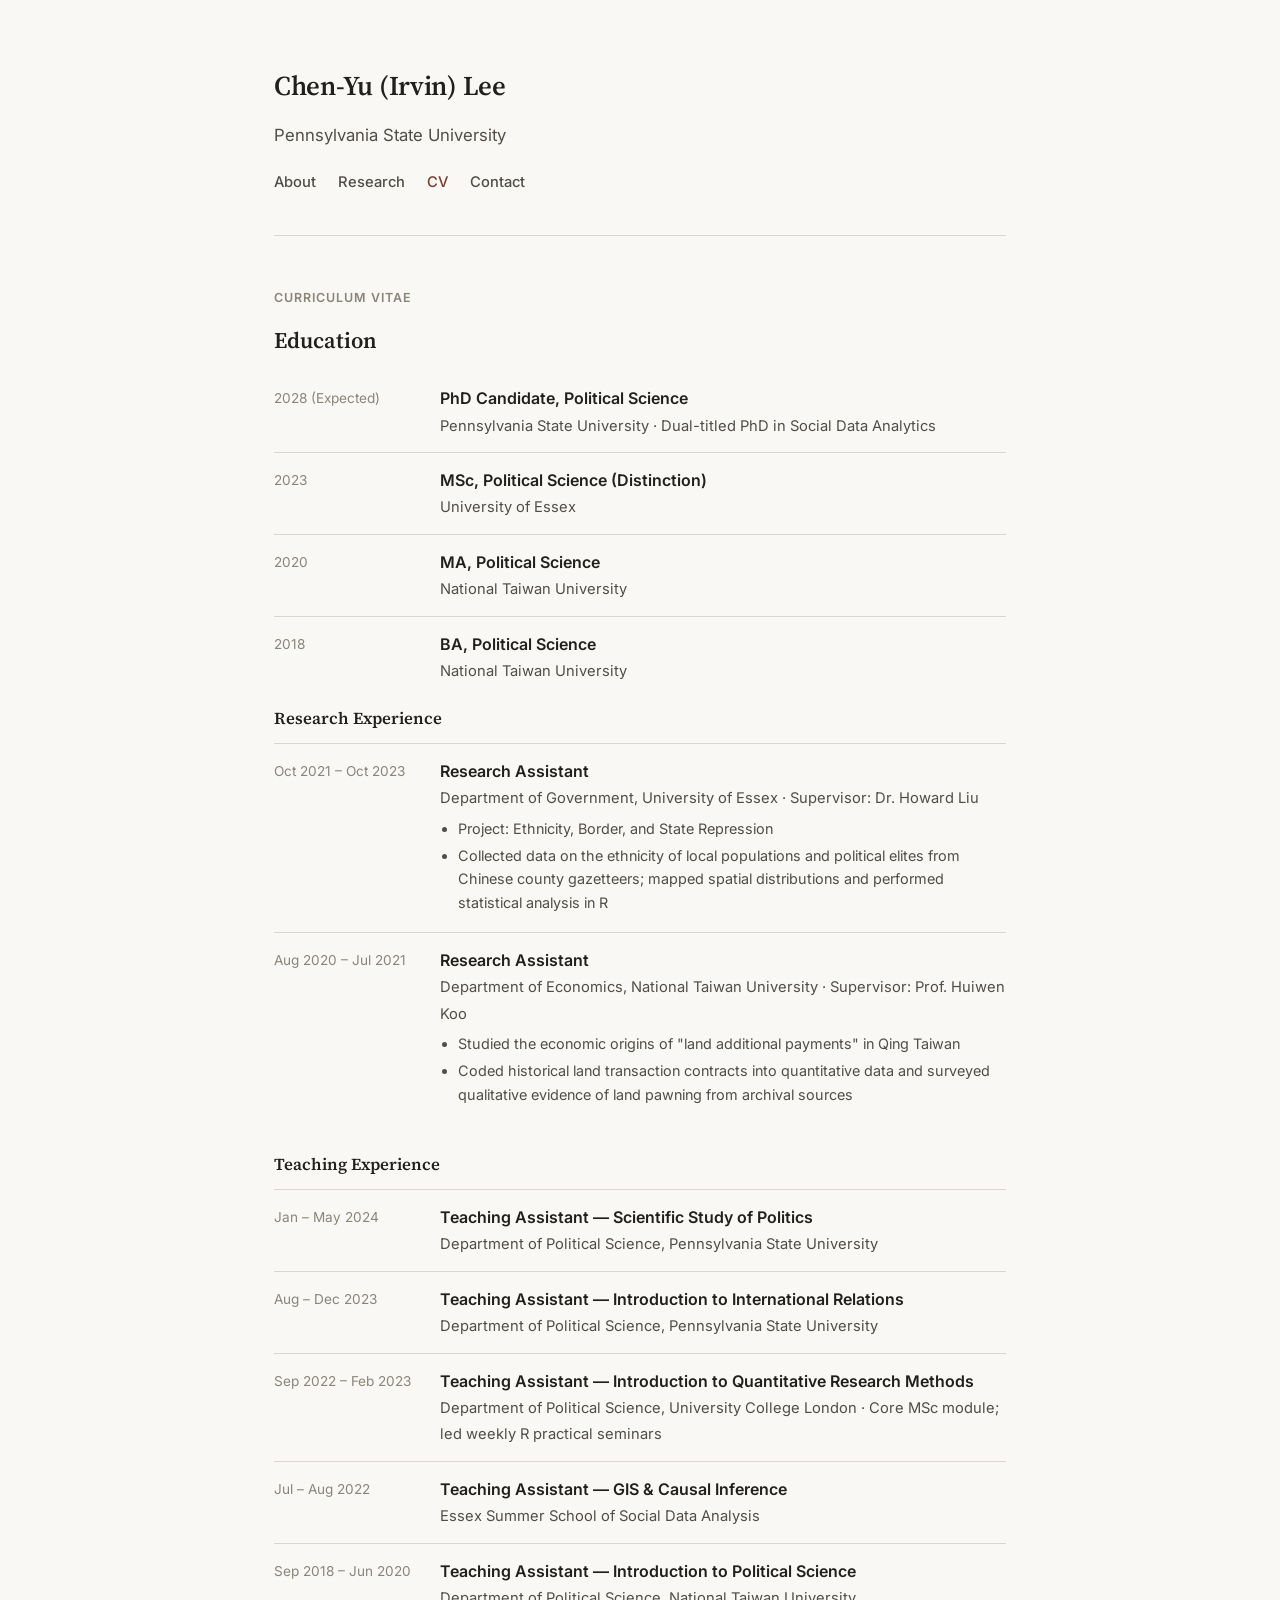
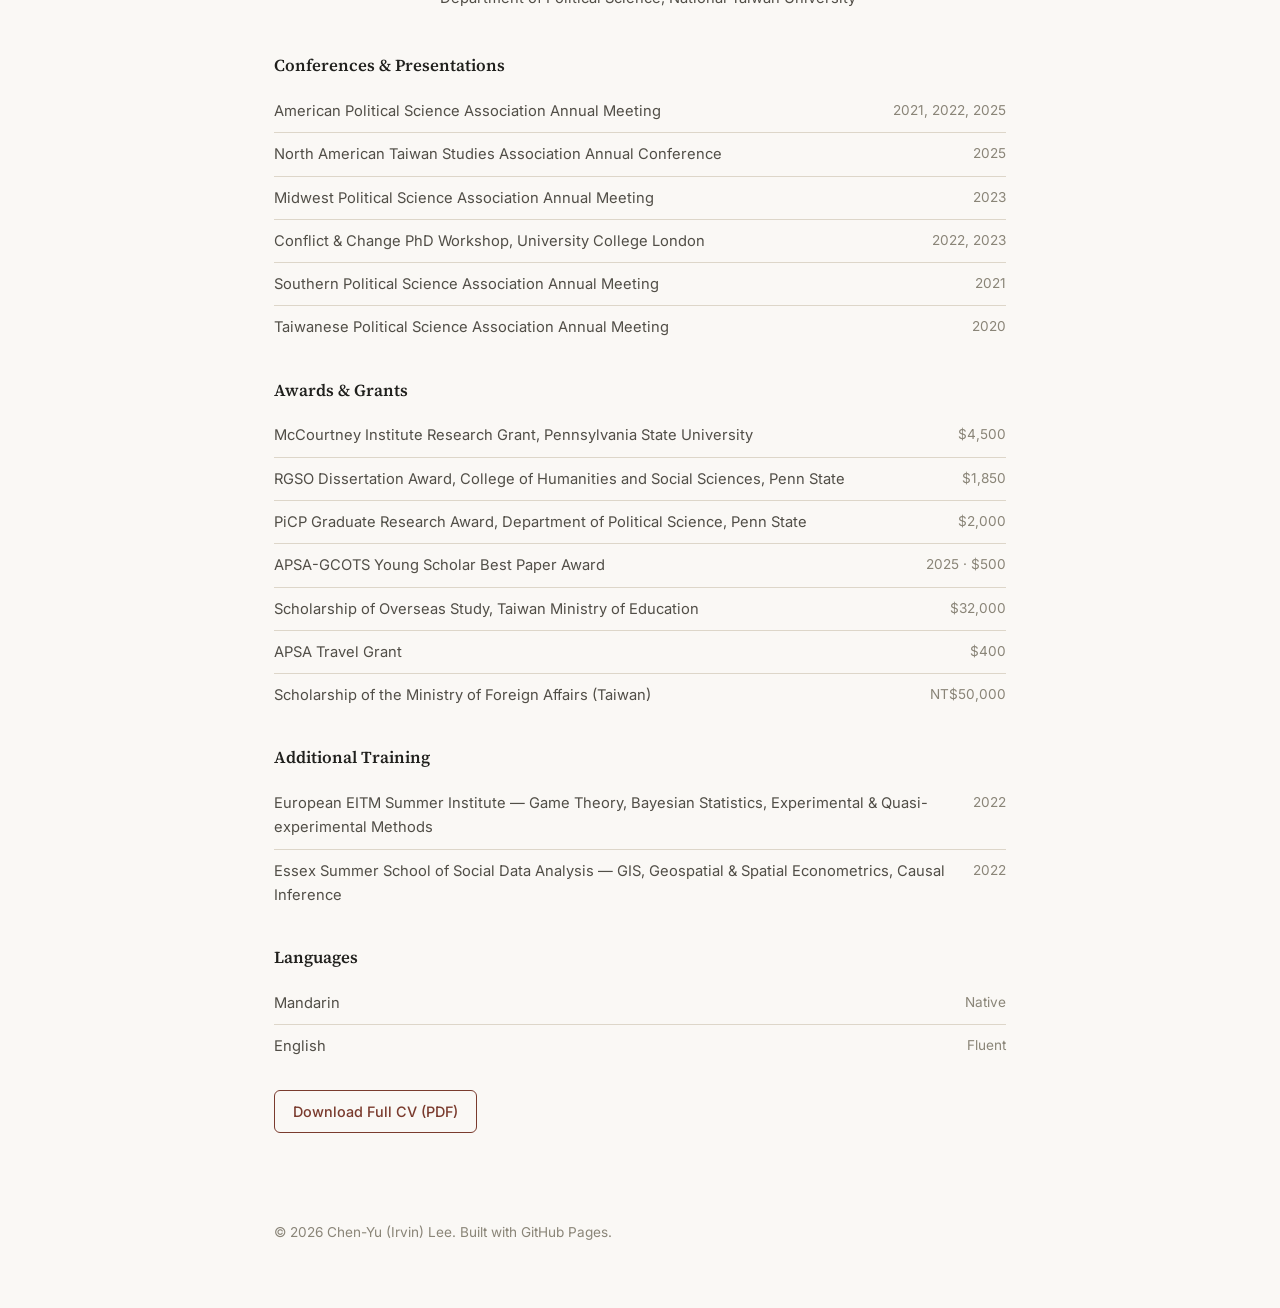
==== cv.html @ b7118388 "Add files via upload" ====
<!DOCTYPE html>
<html lang="en">
<head>
<meta charset="UTF-8">
<meta name="viewport" content="width=device-width, initial-scale=1.0">
<title>CV — Chen-Yu (Irvin) Lee</title>
<meta name="description" content="Curriculum vitae of Chen-Yu (Irvin) Lee — PhD Candidate in Political Science, Pennsylvania State University.">
<link rel="preconnect" href="https://fonts.googleapis.com">
<link rel="preconnect" href="https://fonts.gstatic.com" crossorigin>
<link href="https://fonts.googleapis.com/css2?family=Source+Serif+4:opsz,wght@8..60,400;8..60,500;8..60,600;8..60,700&family=Inter:wght@400;500;600&display=swap" rel="stylesheet">
<link rel="stylesheet" href="style.css">
</head>
<body>

<div class="wrap">
  <header class="hero compact">
    <h1>Chen-Yu (Irvin) Lee</h1>
    <p class="affil">Pennsylvania State University</p>
    <nav class="tabs">
      <a href="index.html">About</a>
      <a href="research.html">Research</a>
      <a href="cv.html" class="active">CV</a>
      <a href="index.html#contact">Contact</a>
    </nav>
  </header>

  <main>
  <section id="cv">
    <p class="eyebrow">Curriculum Vitae</p>
    <h2>Education</h2>
    <div class="cv-item">
      <div class="yr">2028 (Expected)</div>
      <div class="what">
        <strong>PhD Candidate, Political Science</strong>
        <span>Pennsylvania State University &middot; Dual-titled PhD in Social Data Analytics</span>
      </div>
    </div>
    <div class="cv-item">
      <div class="yr">2023</div>
      <div class="what">
        <strong>MSc, Political Science (Distinction)</strong>
        <span>University of Essex</span>
      </div>
    </div>
    <div class="cv-item">
      <div class="yr">2020</div>
      <div class="what">
        <strong>MA, Political Science</strong>
        <span>National Taiwan University</span>
      </div>
    </div>
    <div class="cv-item">
      <div class="yr">2018</div>
      <div class="what">
        <strong>BA, Political Science</strong>
        <span>National Taiwan University</span>
      </div>
    </div>

    <h3>Research Experience</h3>
    <div class="cv-item">
      <div class="yr">Oct 2021 – Oct 2023</div>
      <div class="what">
        <strong>Research Assistant</strong>
        <span>Department of Government, University of Essex &middot; Supervisor: Dr. Howard Liu</span>
        <ul>
          <li>Project: Ethnicity, Border, and State Repression</li>
          <li>Collected data on the ethnicity of local populations and political elites from Chinese county gazetteers; mapped spatial distributions and performed statistical analysis in R</li>
        </ul>
      </div>
    </div>
    <div class="cv-item">
      <div class="yr">Aug 2020 – Jul 2021</div>
      <div class="what">
        <strong>Research Assistant</strong>
        <span>Department of Economics, National Taiwan University &middot; Supervisor: Prof. Huiwen Koo</span>
        <ul>
          <li>Studied the economic origins of "land additional payments" in Qing Taiwan</li>
          <li>Coded historical land transaction contracts into quantitative data and surveyed qualitative evidence of land pawning from archival sources</li>
        </ul>
      </div>
    </div>

    <h3>Teaching Experience</h3>
    <div class="cv-item">
      <div class="yr">Jan – May 2024</div>
      <div class="what">
        <strong>Teaching Assistant — Scientific Study of Politics</strong>
        <span>Department of Political Science, Pennsylvania State University</span>
      </div>
    </div>
    <div class="cv-item">
      <div class="yr">Aug – Dec 2023</div>
      <div class="what">
        <strong>Teaching Assistant — Introduction to International Relations</strong>
        <span>Department of Political Science, Pennsylvania State University</span>
      </div>
    </div>
    <div class="cv-item">
      <div class="yr">Sep 2022 – Feb 2023</div>
      <div class="what">
        <strong>Teaching Assistant — Introduction to Quantitative Research Methods</strong>
        <span>Department of Political Science, University College London &middot; Core MSc module; led weekly R practical seminars</span>
      </div>
    </div>
    <div class="cv-item">
      <div class="yr">Jul – Aug 2022</div>
      <div class="what">
        <strong>Teaching Assistant — GIS &amp; Causal Inference</strong>
        <span>Essex Summer School of Social Data Analysis</span>
      </div>
    </div>
    <div class="cv-item">
      <div class="yr">Sep 2018 – Jun 2020</div>
      <div class="what">
        <strong>Teaching Assistant — Introduction to Political Science</strong>
        <span>Department of Political Science, National Taiwan University</span>
      </div>
    </div>

    <h3>Conferences &amp; Presentations</h3>
    <ul class="simple-list">
      <li><span>American Political Science Association Annual Meeting</span><span class="yr">2021, 2022, 2025</span></li>
      <li><span>North American Taiwan Studies Association Annual Conference</span><span class="yr">2025</span></li>
      <li><span>Midwest Political Science Association Annual Meeting</span><span class="yr">2023</span></li>
      <li><span>Conflict &amp; Change PhD Workshop, University College London</span><span class="yr">2022, 2023</span></li>
      <li><span>Southern Political Science Association Annual Meeting</span><span class="yr">2021</span></li>
      <li><span>Taiwanese Political Science Association Annual Meeting</span><span class="yr">2020</span></li>
    </ul>

    <h3>Awards &amp; Grants</h3>
    <ul class="simple-list">
      <li><span>McCourtney Institute Research Grant, Pennsylvania State University</span><span class="yr">$4,500</span></li>
      <li><span>RGSO Dissertation Award, College of Humanities and Social Sciences, Penn State</span><span class="yr">$1,850</span></li>
      <li><span>PiCP Graduate Research Award, Department of Political Science, Penn State</span><span class="yr">$2,000</span></li>
      <li><span>APSA-GCOTS Young Scholar Best Paper Award</span><span class="yr">2025 &middot; $500</span></li>
      <li><span>Scholarship of Overseas Study, Taiwan Ministry of Education</span><span class="yr">$32,000</span></li>
      <li><span>APSA Travel Grant</span><span class="yr">$400</span></li>
      <li><span>Scholarship of the Ministry of Foreign Affairs (Taiwan)</span><span class="yr">NT$50,000</span></li>
    </ul>

    <h3>Additional Training</h3>
    <ul class="simple-list">
      <li><span>European EITM Summer Institute — Game Theory, Bayesian Statistics, Experimental &amp; Quasi-experimental Methods</span><span class="yr">2022</span></li>
      <li><span>Essex Summer School of Social Data Analysis — GIS, Geospatial &amp; Spatial Econometrics, Causal Inference</span><span class="yr">2022</span></li>
    </ul>

    <h3>Languages</h3>
    <ul class="simple-list">
      <li><span>Mandarin</span><span class="yr">Native</span></li>
      <li><span>English</span><span class="yr">Fluent</span></li>
    </ul>

    <a class="cv-download" href="CV.pdf" target="_blank" rel="noopener">Download Full CV (PDF)</a>
  </section>
  </main>

  <footer>
    &copy; 2026 Chen-Yu (Irvin) Lee. Built with GitHub Pages.
  </footer>
</div>

</body>
</html>
---- style.css ----
:root{
  --bg:#faf8f5;
  --bg-alt:#f2ede6;
  --ink:#20201d;
  --ink-soft:#514e47;
  --ink-faint:#8a8578;
  --accent:#7a3b2e;
  --rule:#ddd6c9;
  --max:780px;
}
@media (prefers-color-scheme: dark){
  :root{
    --bg:#181614;
    --bg-alt:#211e1a;
    --ink:#efece5;
    --ink-soft:#c9c3b6;
    --ink-faint:#8f8a7c;
    --accent:#e0a58d;
    --rule:#39352d;
  }
}
*{box-sizing:border-box;}
html{scroll-behavior:smooth;}
body{
  margin:0;
  background:var(--bg);
  color:var(--ink);
  font-family:'Inter',-apple-system,BlinkMacSystemFont,sans-serif;
  line-height:1.65;
  -webkit-font-smoothing:antialiased;
}
h1,h2,h3{
  font-family:'Source Serif 4',Georgia,serif;
  font-weight:600;
  color:var(--ink);
  margin:0 0 .5em;
}
a{color:var(--accent);text-decoration:none;border-bottom:1px solid transparent;}
a:hover{border-bottom-color:currentColor;}
.wrap{max-width:var(--max);margin:0 auto;padding:0 24px;}

header.hero{
  padding:88px 0 56px;
  border-bottom:1px solid var(--rule);
}
header.hero.compact{padding:64px 0 40px;}
.avatar{
  width:64px;height:64px;border-radius:50%;
  background:var(--accent);color:#faf8f5;
  display:flex;align-items:center;justify-content:center;
  font-family:'Source Serif 4',serif;font-weight:600;font-size:1.5rem;
  margin-bottom:24px;
}
header.hero h1{font-size:2.1rem;letter-spacing:-.01em;}
header.hero.compact h1{font-size:1.7rem;}
.role{font-size:1.05rem;color:var(--ink-soft);margin:0 0 4px;}
.affil{font-size:1.05rem;color:var(--ink-soft);margin:0 0 20px;}
nav.tabs{
  display:flex;gap:22px;flex-wrap:wrap;
  font-size:.92rem;font-weight:500;
}
nav.tabs a{color:var(--ink-soft);}
nav.tabs a:hover{color:var(--accent);}
nav.tabs a.active{color:var(--accent);}

section{padding:52px 0;border-bottom:1px solid var(--rule);}
section:last-of-type{border-bottom:none;}
main .wrap > section:first-of-type{padding-top:0;}
.eyebrow{
  font-size:.78rem;letter-spacing:.08em;text-transform:uppercase;
  color:var(--ink-faint);font-weight:600;margin:0 0 14px;
}
section h2{font-size:1.4rem;}
section h3{font-size:1.05rem;margin:28px 0 10px;}
section h3:first-of-type{margin-top:8px;}
p{color:var(--ink-soft);margin:0 0 16px;}
p:last-child{margin-bottom:0;}

.tags{display:flex;flex-wrap:wrap;gap:8px;margin-top:10px;}
.tag{
  font-size:.82rem;padding:5px 12px;border-radius:20px;
  background:var(--bg-alt);color:var(--ink-soft);border:1px solid var(--rule);
}
.field-row{padding:6px 0;font-size:.94rem;color:var(--ink-soft);}
.field-row strong{color:var(--ink);font-weight:600;}

.paper-list{list-style:none;padding:0;margin:0 0 20px;}
.paper-list li{padding:12px 0;border-top:1px solid var(--rule);color:var(--ink-soft);font-size:.95rem;}
.paper-list li:first-child{border-top:none;}
.paper-list .title{color:var(--ink);font-weight:600;display:block;margin-bottom:2px;}
.paper-list .meta{font-size:.85rem;color:var(--ink-faint);}

.cv-item{display:grid;grid-template-columns:150px 1fr;gap:16px;padding:14px 0;border-top:1px solid var(--rule);}
.cv-item:first-of-type{border-top:none;}
.cv-item .yr{color:var(--ink-faint);font-size:.85rem;padding-top:2px;}
.cv-item .what strong{display:block;color:var(--ink);font-weight:600;}
.cv-item .what span{color:var(--ink-soft);font-size:.92rem;}
.cv-item .what ul{margin:6px 0 0;padding-left:18px;color:var(--ink-soft);font-size:.9rem;}
.cv-item .what li{margin-bottom:3px;}

.simple-list{list-style:none;padding:0;margin:0;}
.simple-list li{
  display:flex;justify-content:space-between;gap:16px;
  padding:9px 0;border-top:1px solid var(--rule);
  font-size:.92rem;color:var(--ink-soft);
}
.simple-list li:first-child{border-top:none;}
.simple-list .yr{color:var(--ink-faint);white-space:nowrap;font-size:.85rem;}

.cv-download{
  display:inline-block;margin-top:22px;padding:9px 18px;
  border:1px solid var(--accent);border-radius:6px;
  color:var(--accent);font-size:.9rem;font-weight:500;
}
.cv-download:hover{background:var(--accent);color:var(--bg);border-bottom:1px solid var(--accent);}

.repo-list{list-style:none;padding:0;margin:18px 0 0;}
.repo-list li{padding:12px 0;border-top:1px solid var(--rule);}
.repo-list li:first-child{border-top:none;}
.repo-list a{font-weight:600;color:var(--ink);}
.repo-list a:hover{color:var(--accent);}
.repo-list .desc{display:block;color:var(--ink-soft);font-size:.9rem;margin-top:2px;}

.contact-list{list-style:none;padding:0;margin:0;}
.contact-list li{padding:8px 0;font-size:.98rem;}
.contact-list .label{display:inline-block;width:96px;color:var(--ink-faint);font-size:.85rem;text-transform:uppercase;letter-spacing:.06em;}

footer{padding:36px 0 64px;color:var(--ink-faint);font-size:.85rem;}
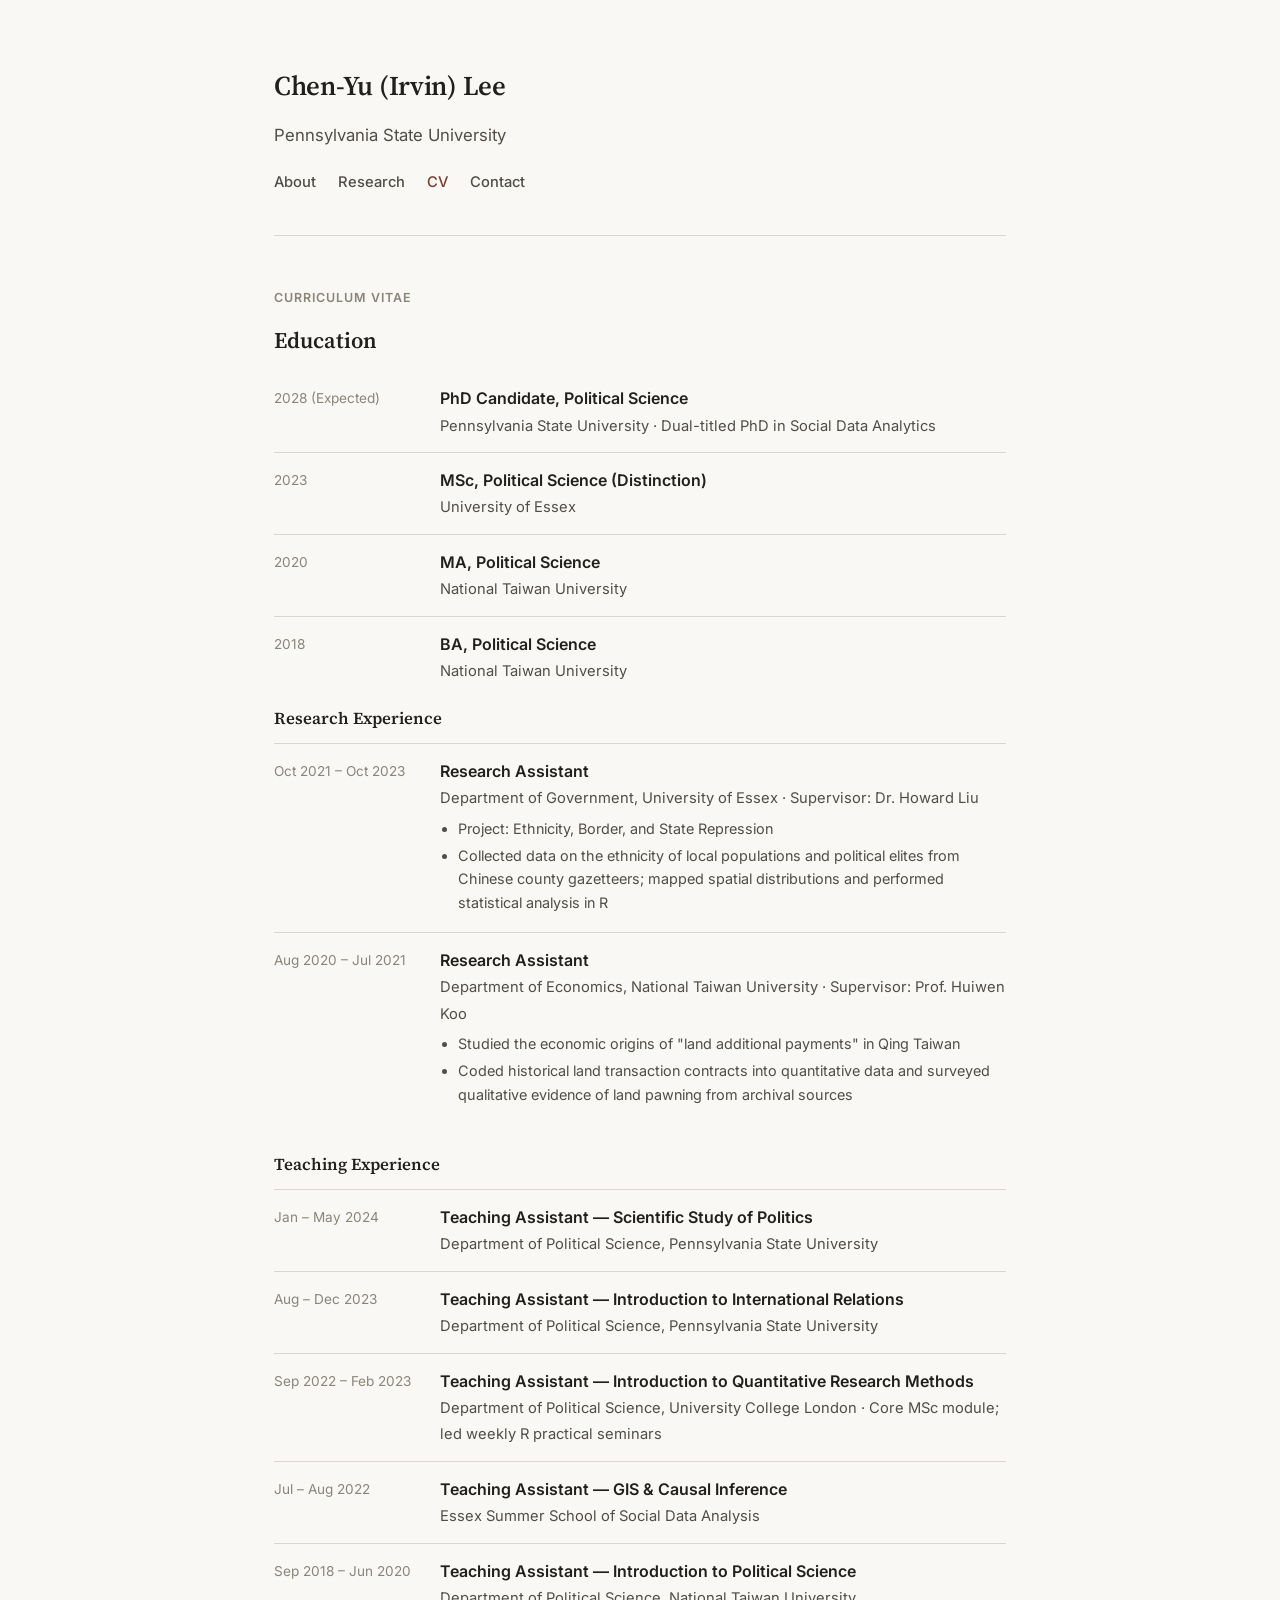
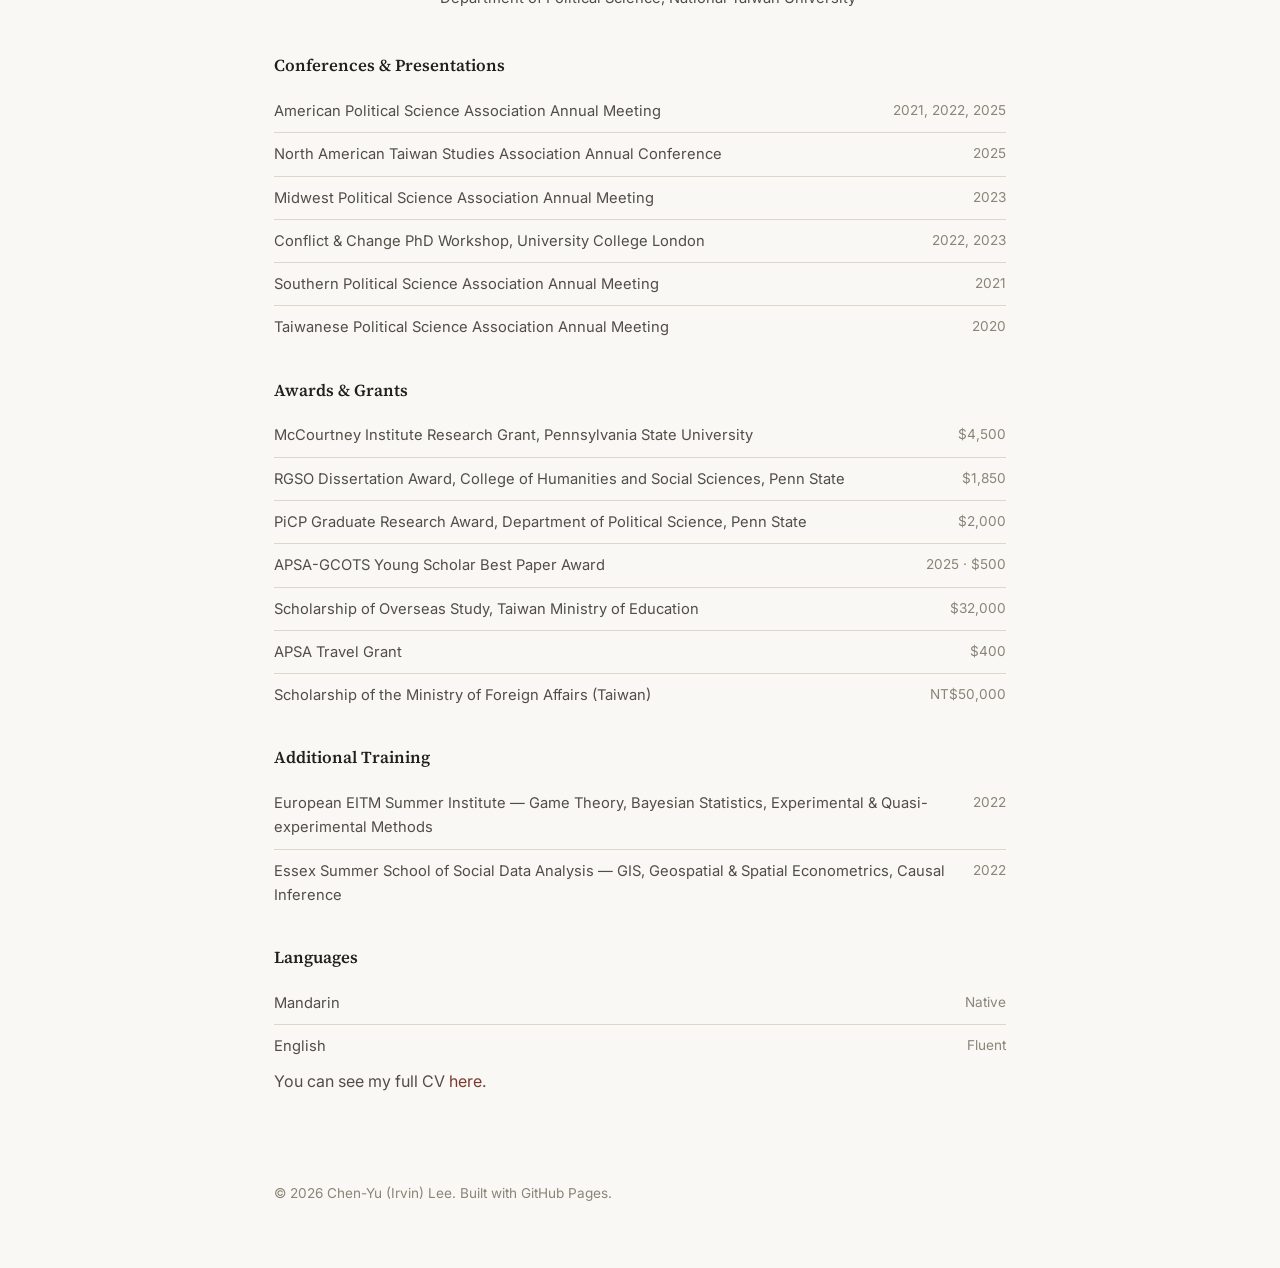
==== commit 3a856fb8: "Add files via upload" ====
--- a/cv.html
+++ b/cv.html
@@ -151,7 +151,7 @@
       <li><span>English</span><span class="yr">Fluent</span></li>
     </ul>
 
-    <a class="cv-download" href="CV.pdf" target="_blank" rel="noopener">Download Full CV (PDF)</a>
+    <p>You can see my full CV <a href="CV.pdf" target="_blank" rel="noopener">here</a>.</p>
   </section>
   </main>
 
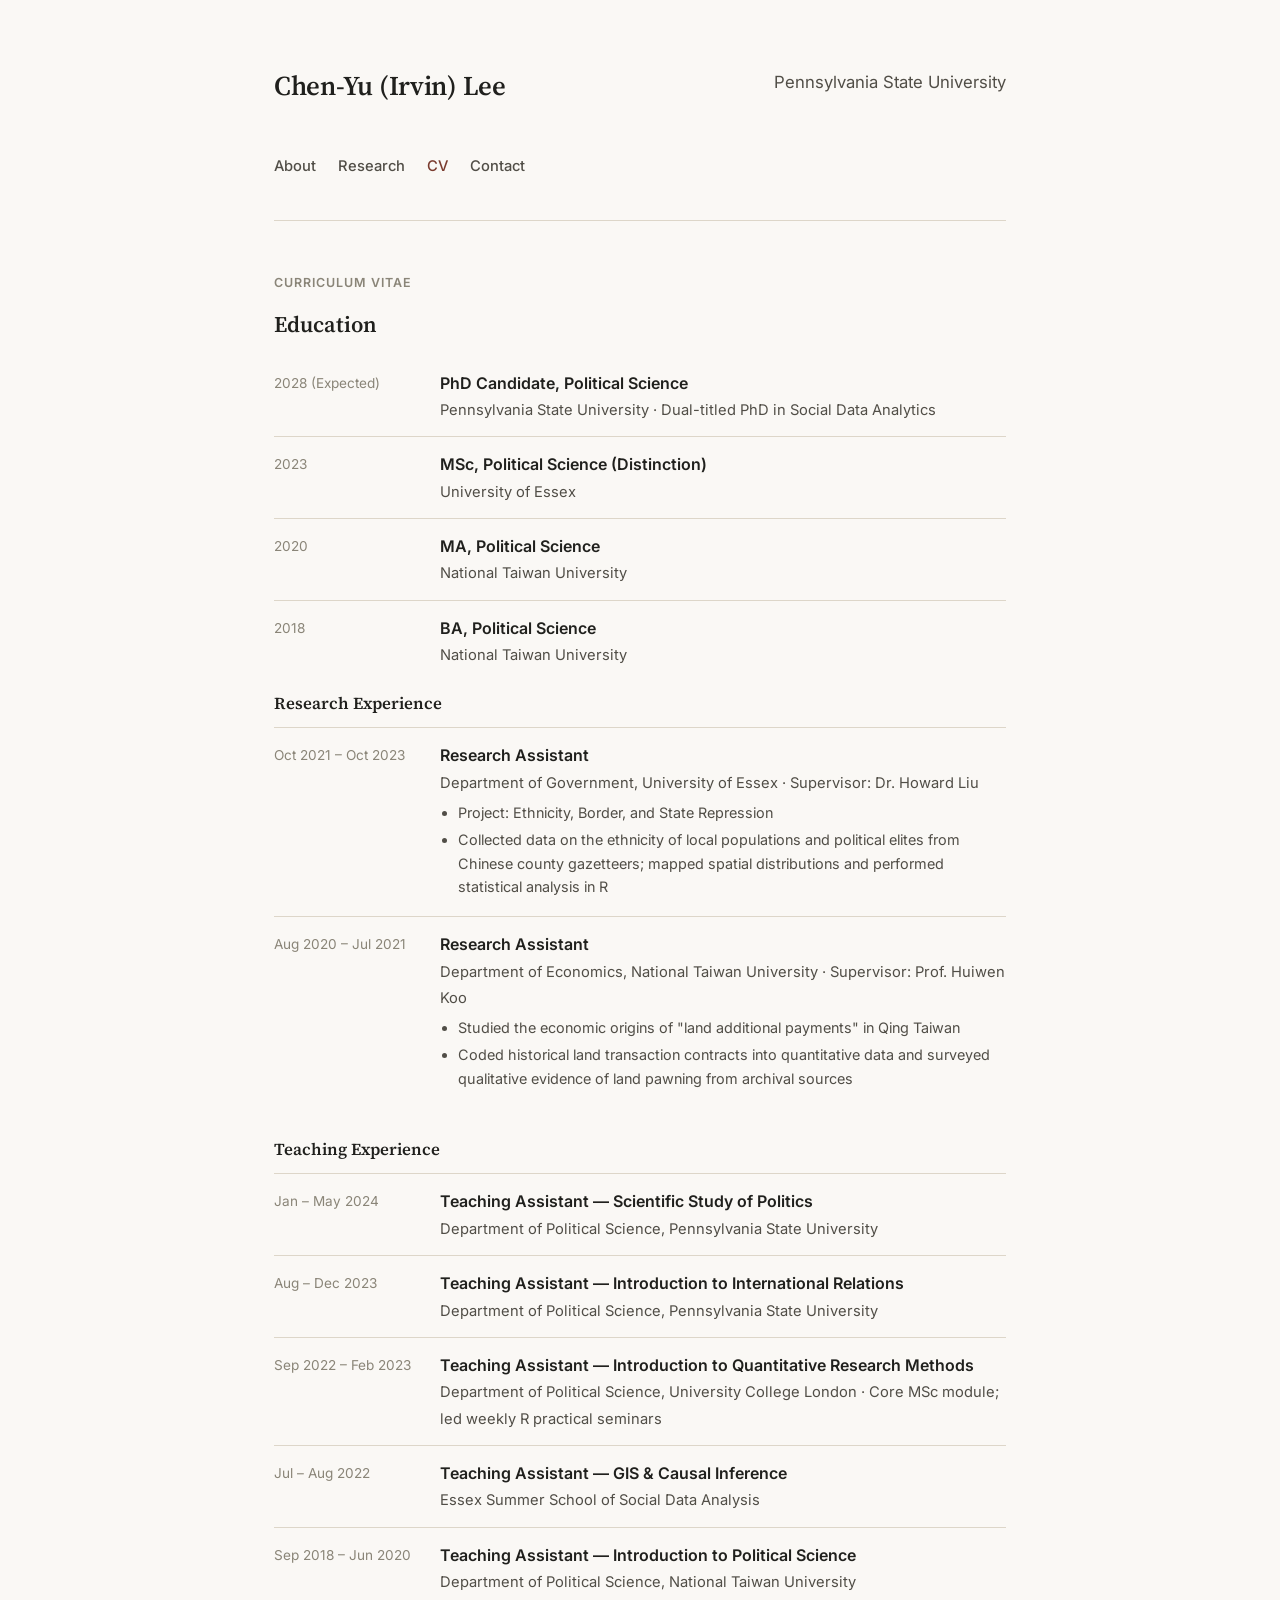
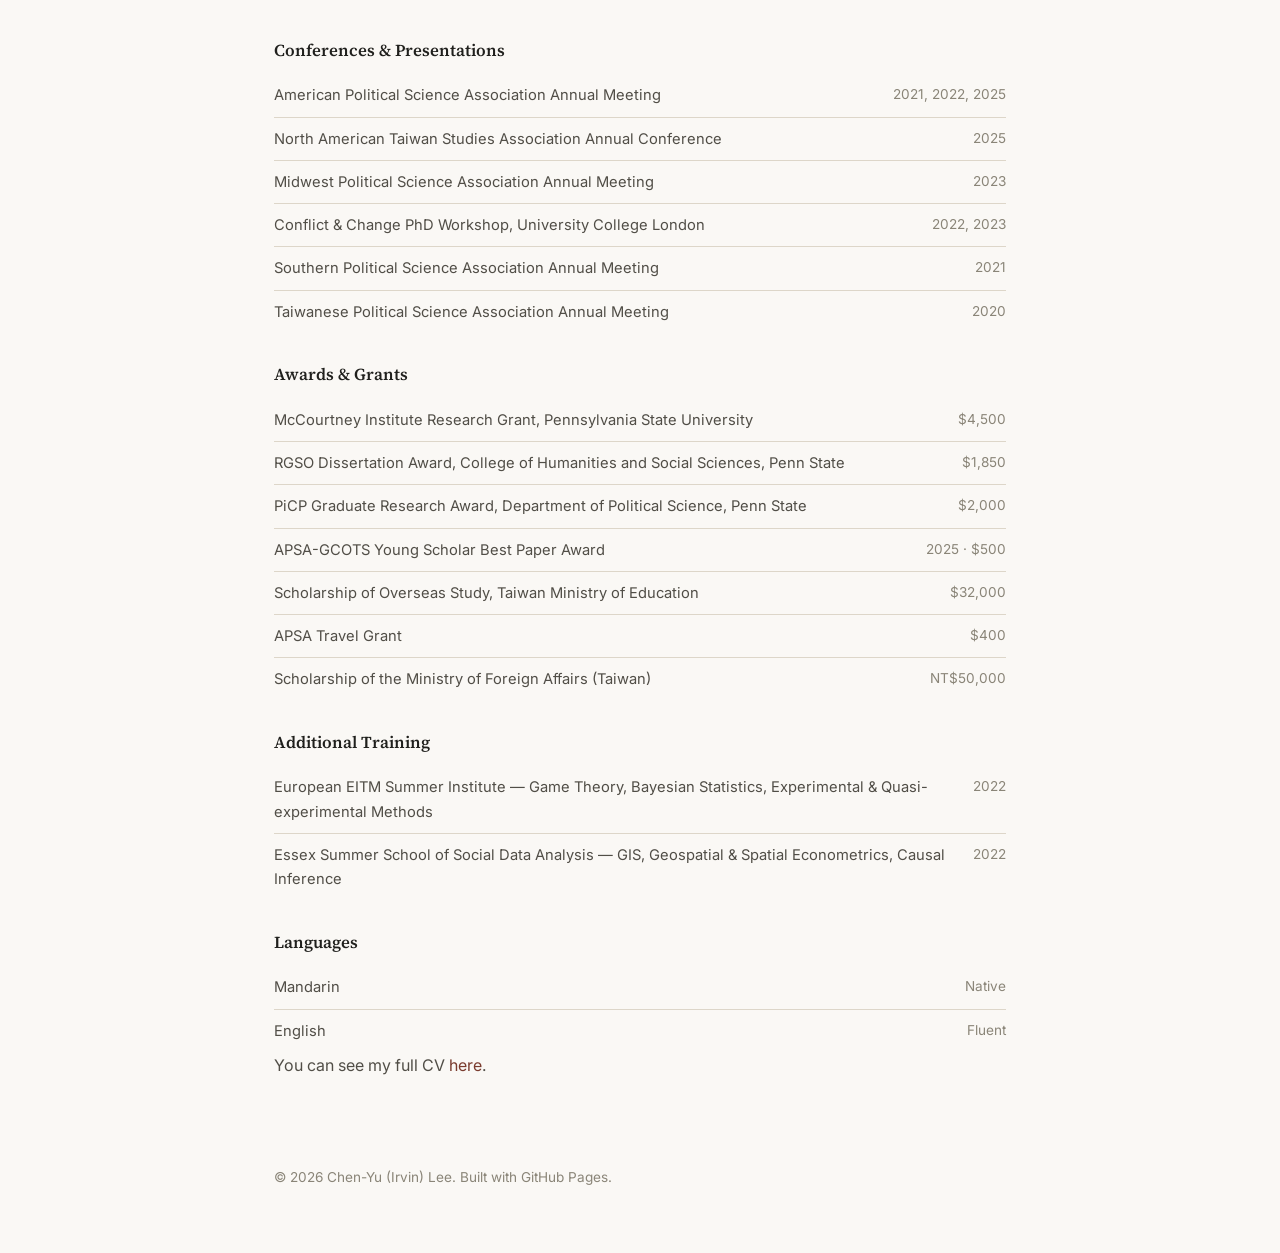
==== commit 80c0844a: "Add files via upload" ====
--- a/cv.html
+++ b/cv.html
@@ -8,7 +8,7 @@
 <link rel="preconnect" href="https://fonts.googleapis.com">
 <link rel="preconnect" href="https://fonts.gstatic.com" crossorigin>
 <link href="https://fonts.googleapis.com/css2?family=Source+Serif+4:opsz,wght@8..60,400;8..60,500;8..60,600;8..60,700&family=Inter:wght@400;500;600&display=swap" rel="stylesheet">
-<link rel="stylesheet" href="style.css">
+<link rel="stylesheet" href="style.css?v=3">
 </head>
 <body>
 
--- a/style.css
+++ b/style.css
@@ -42,14 +42,29 @@
 header.hero{
   padding:88px 0 56px;
   border-bottom:1px solid var(--rule);
+  display:flex;
+  align-items:center;
+  justify-content:space-between;
+  gap:32px;
+  flex-wrap:wrap;
 }
 header.hero.compact{padding:64px 0 40px;}
+.hero-main{flex:1 1 320px;min-width:0;}
 .avatar{
-  width:64px;height:64px;border-radius:50%;
+  width:136px;height:136px;min-width:136px;min-height:136px;
+  max-width:136px;max-height:136px;border-radius:50%;
   background:var(--accent);color:#faf8f5;
   display:flex;align-items:center;justify-content:center;
   font-family:'Source Serif 4',serif;font-weight:600;font-size:1.5rem;
-  margin-bottom:24px;
+  overflow:hidden;
+  flex-shrink:0;
+}
+.avatar img{
+  width:136px;height:136px;object-fit:cover;display:block;
+}
+@media (max-width:520px){
+  .avatar{width:96px;height:96px;min-width:96px;min-height:96px;max-width:96px;max-height:96px;}
+  .avatar img{width:96px;height:96px;}
 }
 header.hero h1{font-size:2.1rem;letter-spacing:-.01em;}
 header.hero.compact h1{font-size:1.7rem;}
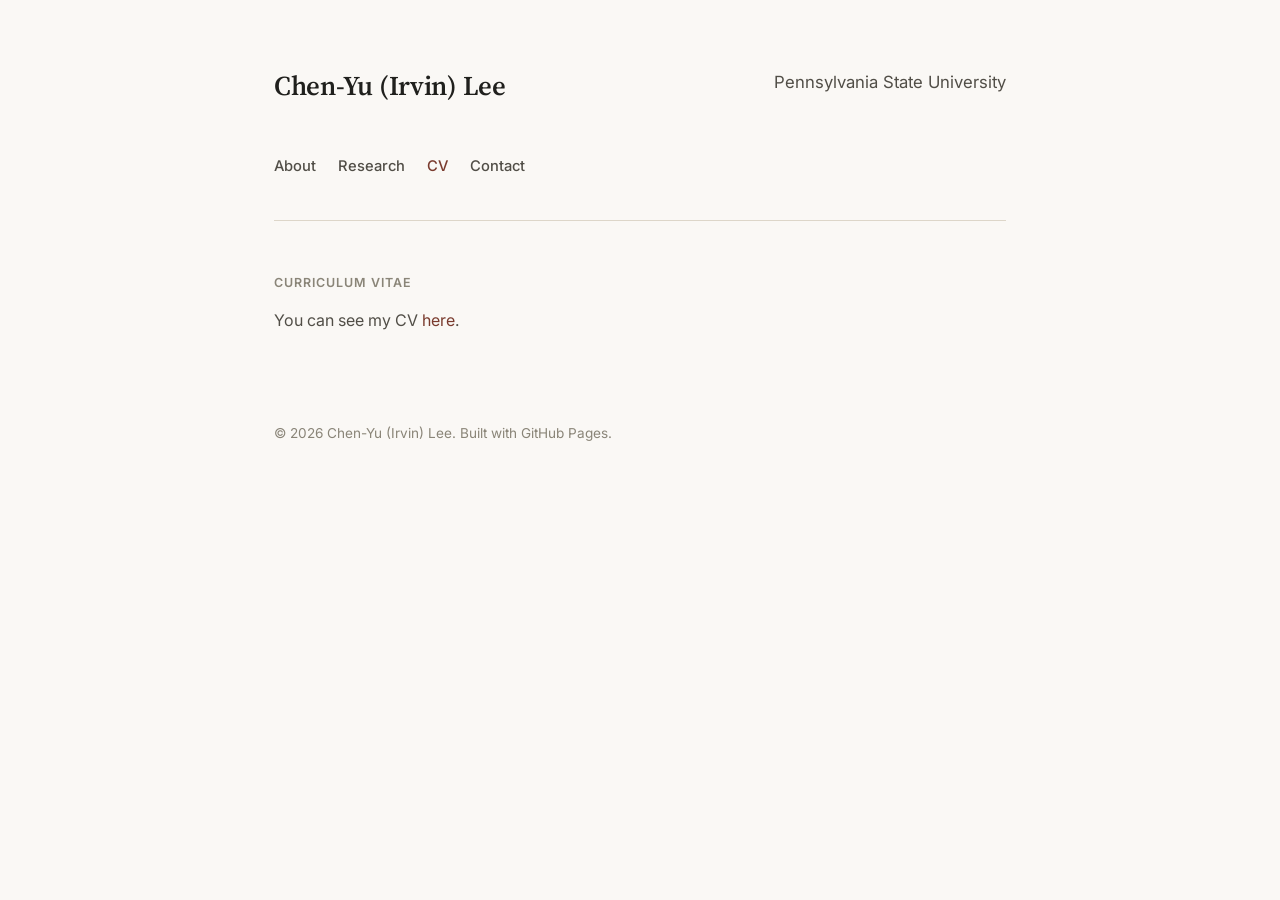
==== commit 3247e158: "Add files via upload" ====
--- a/cv.html
+++ b/cv.html
@@ -8,7 +8,7 @@
 <link rel="preconnect" href="https://fonts.googleapis.com">
 <link rel="preconnect" href="https://fonts.gstatic.com" crossorigin>
 <link href="https://fonts.googleapis.com/css2?family=Source+Serif+4:opsz,wght@8..60,400;8..60,500;8..60,600;8..60,700&family=Inter:wght@400;500;600&display=swap" rel="stylesheet">
-<link rel="stylesheet" href="style.css?v=3">
+<link rel="stylesheet" href="style.css?v=4">
 </head>
 <body>
 
@@ -27,131 +27,7 @@
   <main>
   <section id="cv">
     <p class="eyebrow">Curriculum Vitae</p>
-    <h2>Education</h2>
-    <div class="cv-item">
-      <div class="yr">2028 (Expected)</div>
-      <div class="what">
-        <strong>PhD Candidate, Political Science</strong>
-        <span>Pennsylvania State University &middot; Dual-titled PhD in Social Data Analytics</span>
-      </div>
-    </div>
-    <div class="cv-item">
-      <div class="yr">2023</div>
-      <div class="what">
-        <strong>MSc, Political Science (Distinction)</strong>
-        <span>University of Essex</span>
-      </div>
-    </div>
-    <div class="cv-item">
-      <div class="yr">2020</div>
-      <div class="what">
-        <strong>MA, Political Science</strong>
-        <span>National Taiwan University</span>
-      </div>
-    </div>
-    <div class="cv-item">
-      <div class="yr">2018</div>
-      <div class="what">
-        <strong>BA, Political Science</strong>
-        <span>National Taiwan University</span>
-      </div>
-    </div>
-
-    <h3>Research Experience</h3>
-    <div class="cv-item">
-      <div class="yr">Oct 2021 – Oct 2023</div>
-      <div class="what">
-        <strong>Research Assistant</strong>
-        <span>Department of Government, University of Essex &middot; Supervisor: Dr. Howard Liu</span>
-        <ul>
-          <li>Project: Ethnicity, Border, and State Repression</li>
-          <li>Collected data on the ethnicity of local populations and political elites from Chinese county gazetteers; mapped spatial distributions and performed statistical analysis in R</li>
-        </ul>
-      </div>
-    </div>
-    <div class="cv-item">
-      <div class="yr">Aug 2020 – Jul 2021</div>
-      <div class="what">
-        <strong>Research Assistant</strong>
-        <span>Department of Economics, National Taiwan University &middot; Supervisor: Prof. Huiwen Koo</span>
-        <ul>
-          <li>Studied the economic origins of "land additional payments" in Qing Taiwan</li>
-          <li>Coded historical land transaction contracts into quantitative data and surveyed qualitative evidence of land pawning from archival sources</li>
-        </ul>
-      </div>
-    </div>
-
-    <h3>Teaching Experience</h3>
-    <div class="cv-item">
-      <div class="yr">Jan – May 2024</div>
-      <div class="what">
-        <strong>Teaching Assistant — Scientific Study of Politics</strong>
-        <span>Department of Political Science, Pennsylvania State University</span>
-      </div>
-    </div>
-    <div class="cv-item">
-      <div class="yr">Aug – Dec 2023</div>
-      <div class="what">
-        <strong>Teaching Assistant — Introduction to International Relations</strong>
-        <span>Department of Political Science, Pennsylvania State University</span>
-      </div>
-    </div>
-    <div class="cv-item">
-      <div class="yr">Sep 2022 – Feb 2023</div>
-      <div class="what">
-        <strong>Teaching Assistant — Introduction to Quantitative Research Methods</strong>
-        <span>Department of Political Science, University College London &middot; Core MSc module; led weekly R practical seminars</span>
-      </div>
-    </div>
-    <div class="cv-item">
-      <div class="yr">Jul – Aug 2022</div>
-      <div class="what">
-        <strong>Teaching Assistant — GIS &amp; Causal Inference</strong>
-        <span>Essex Summer School of Social Data Analysis</span>
-      </div>
-    </div>
-    <div class="cv-item">
-      <div class="yr">Sep 2018 – Jun 2020</div>
-      <div class="what">
-        <strong>Teaching Assistant — Introduction to Political Science</strong>
-        <span>Department of Political Science, National Taiwan University</span>
-      </div>
-    </div>
-
-    <h3>Conferences &amp; Presentations</h3>
-    <ul class="simple-list">
-      <li><span>American Political Science Association Annual Meeting</span><span class="yr">2021, 2022, 2025</span></li>
-      <li><span>North American Taiwan Studies Association Annual Conference</span><span class="yr">2025</span></li>
-      <li><span>Midwest Political Science Association Annual Meeting</span><span class="yr">2023</span></li>
-      <li><span>Conflict &amp; Change PhD Workshop, University College London</span><span class="yr">2022, 2023</span></li>
-      <li><span>Southern Political Science Association Annual Meeting</span><span class="yr">2021</span></li>
-      <li><span>Taiwanese Political Science Association Annual Meeting</span><span class="yr">2020</span></li>
-    </ul>
-
-    <h3>Awards &amp; Grants</h3>
-    <ul class="simple-list">
-      <li><span>McCourtney Institute Research Grant, Pennsylvania State University</span><span class="yr">$4,500</span></li>
-      <li><span>RGSO Dissertation Award, College of Humanities and Social Sciences, Penn State</span><span class="yr">$1,850</span></li>
-      <li><span>PiCP Graduate Research Award, Department of Political Science, Penn State</span><span class="yr">$2,000</span></li>
-      <li><span>APSA-GCOTS Young Scholar Best Paper Award</span><span class="yr">2025 &middot; $500</span></li>
-      <li><span>Scholarship of Overseas Study, Taiwan Ministry of Education</span><span class="yr">$32,000</span></li>
-      <li><span>APSA Travel Grant</span><span class="yr">$400</span></li>
-      <li><span>Scholarship of the Ministry of Foreign Affairs (Taiwan)</span><span class="yr">NT$50,000</span></li>
-    </ul>
-
-    <h3>Additional Training</h3>
-    <ul class="simple-list">
-      <li><span>European EITM Summer Institute — Game Theory, Bayesian Statistics, Experimental &amp; Quasi-experimental Methods</span><span class="yr">2022</span></li>
-      <li><span>Essex Summer School of Social Data Analysis — GIS, Geospatial &amp; Spatial Econometrics, Causal Inference</span><span class="yr">2022</span></li>
-    </ul>
-
-    <h3>Languages</h3>
-    <ul class="simple-list">
-      <li><span>Mandarin</span><span class="yr">Native</span></li>
-      <li><span>English</span><span class="yr">Fluent</span></li>
-    </ul>
-
-    <p>You can see my full CV <a href="CV.pdf" target="_blank" rel="noopener">here</a>.</p>
+    <p>You can see my CV <a href="CV.pdf" target="_blank" rel="noopener">here</a>.</p>
   </section>
   </main>
 
--- a/style.css
+++ b/style.css
@@ -51,8 +51,8 @@
 header.hero.compact{padding:64px 0 40px;}
 .hero-main{flex:1 1 320px;min-width:0;}
 .avatar{
-  width:136px;height:136px;min-width:136px;min-height:136px;
-  max-width:136px;max-height:136px;border-radius:50%;
+  width:184px;height:184px;min-width:184px;min-height:184px;
+  max-width:184px;max-height:184px;border-radius:50%;
   background:var(--accent);color:#faf8f5;
   display:flex;align-items:center;justify-content:center;
   font-family:'Source Serif 4',serif;font-weight:600;font-size:1.5rem;
@@ -60,11 +60,11 @@
   flex-shrink:0;
 }
 .avatar img{
-  width:136px;height:136px;object-fit:cover;display:block;
+  width:184px;height:184px;object-fit:cover;display:block;
 }
 @media (max-width:520px){
-  .avatar{width:96px;height:96px;min-width:96px;min-height:96px;max-width:96px;max-height:96px;}
-  .avatar img{width:96px;height:96px;}
+  .avatar{width:120px;height:120px;min-width:120px;min-height:120px;max-width:120px;max-height:120px;}
+  .avatar img{width:120px;height:120px;}
 }
 header.hero h1{font-size:2.1rem;letter-spacing:-.01em;}
 header.hero.compact h1{font-size:1.7rem;}
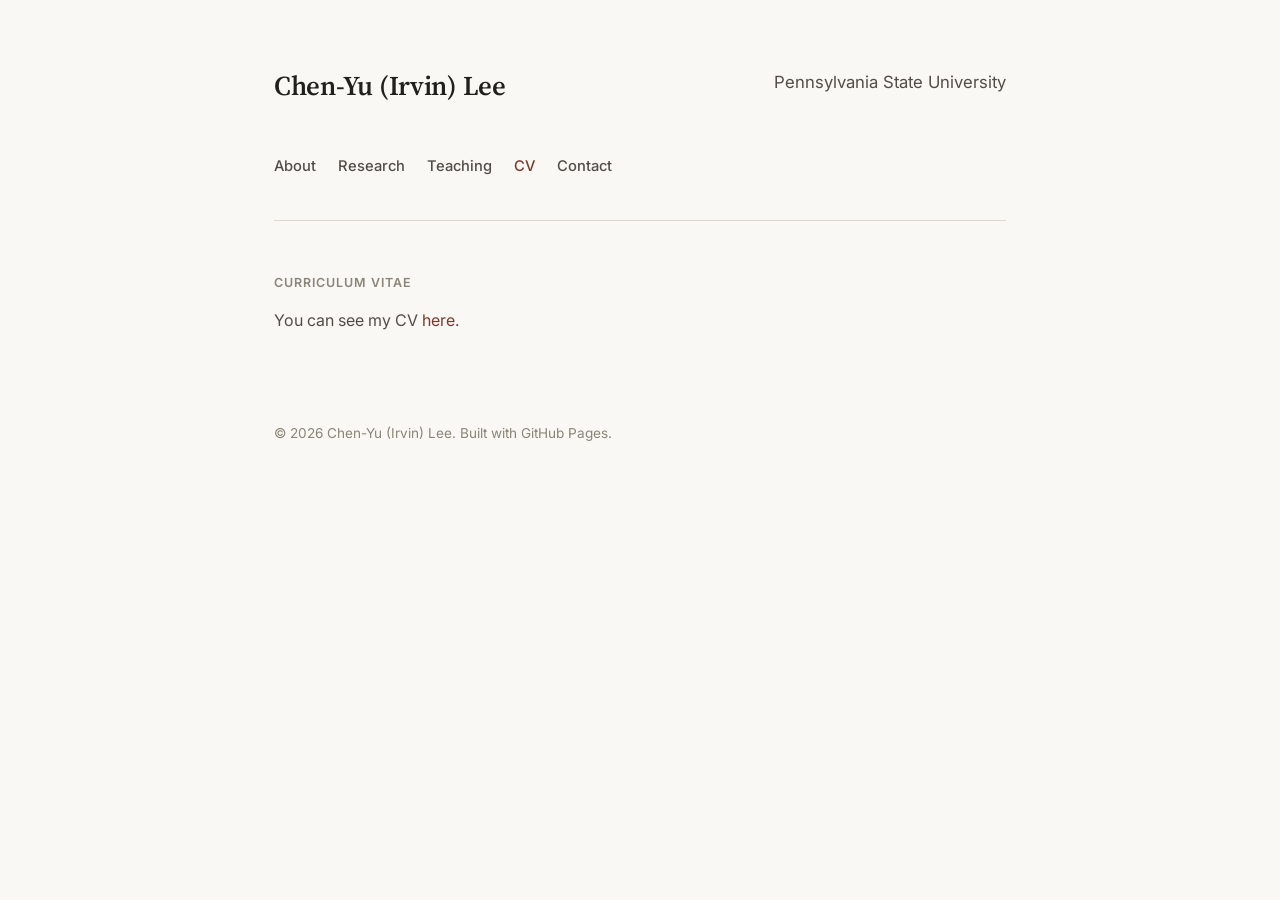
==== commit fe870d42: "Add files via upload" ====
--- a/cv.html
+++ b/cv.html
@@ -19,6 +19,7 @@
     <nav class="tabs">
       <a href="index.html">About</a>
       <a href="research.html">Research</a>
+      <a href="teaching.html">Teaching</a>
       <a href="cv.html" class="active">CV</a>
       <a href="index.html#contact">Contact</a>
     </nav>
